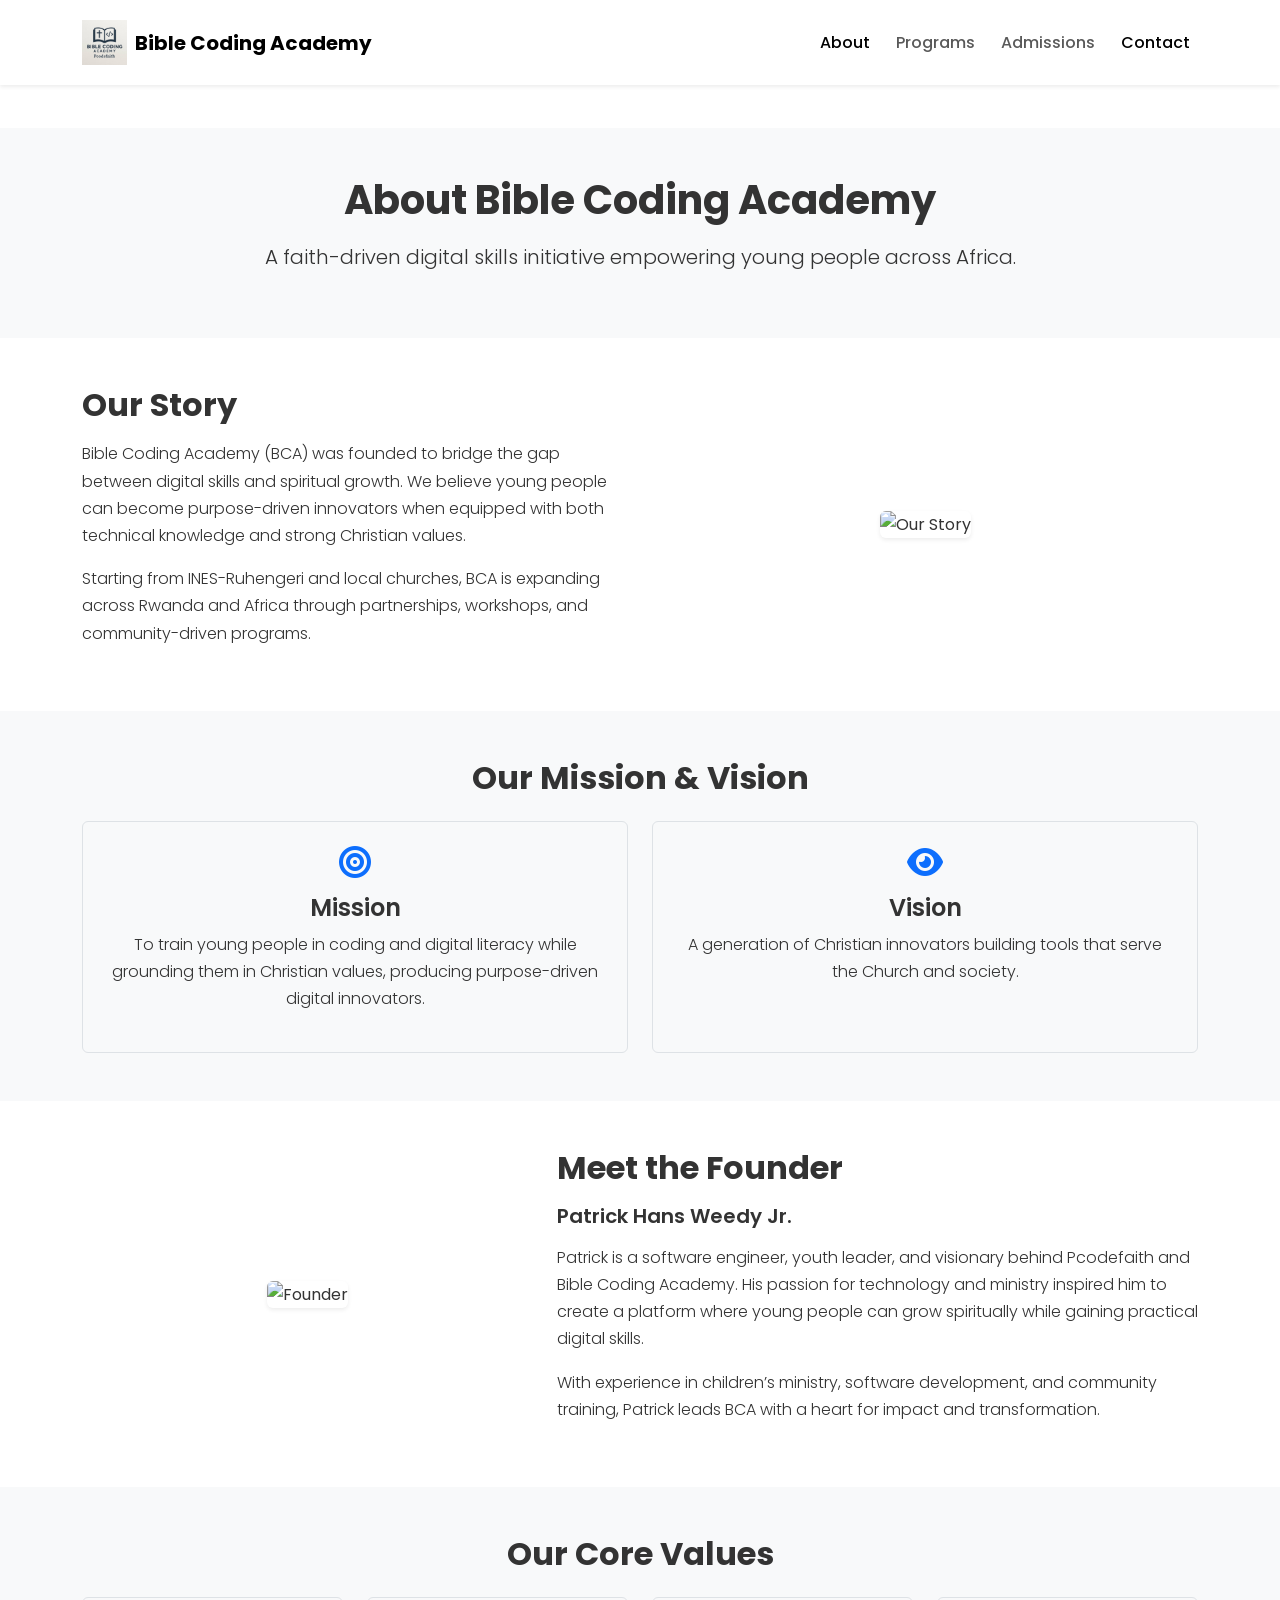
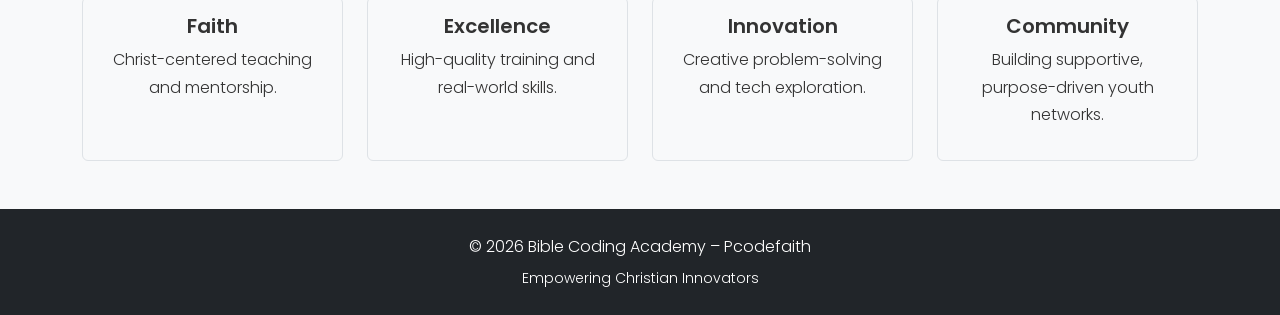
==== about.html @ 761bd2cb "Add files via upload" ====
<!DOCTYPE html>
<html lang="en">
<head>
    <meta charset="UTF-8">
    <meta name="viewport" content="width=device-width, initial-scale=1.0">
    <title>About Us | Bible Coding Academy</title>

    <!-- Bootstrap CSS -->
    <link href="https://cdn.jsdelivr.net/npm/bootstrap@5.3.0/dist/css/bootstrap.min.css" rel="stylesheet">

    <!-- Google Fonts -->
    <link href="https://fonts.googleapis.com/css2?family=Poppins:wght@300;400;600;700&display=swap" rel="stylesheet">

    <!-- Font Awesome Icons -->
    <link href="https://cdnjs.cloudflare.com/ajax/libs/font-awesome/6.4.0/css/all.min.css" rel="stylesheet">

    <!-- Custom CSS -->
    <link rel="stylesheet" href="styles/global.css">
</head>

<body>

    <!-- NAVBAR -->
    <nav class="navbar navbar-expand-lg bg-white shadow-sm fixed-top">
        <div class="container">

            <!-- LOGO -->
            <a class="navbar-brand d-flex align-items-center fw-bold" href="index.html">
                <img src="assets/biblecoding.JPG" alt="Bible Coding Academy Logo" class="me-2" height="40">
                Bible Coding Academy
            </a>

            <button class="navbar-toggler" type="button" data-bs-toggle="collapse" data-bs-target="#navbarNav" aria-label="Toggle navigation">
                <span class="navbar-toggler-icon"></span>
            </button>

            <div class="collapse navbar-collapse" id="navbarNav">
                <ul class="navbar-nav ms-auto">
                    <li class="nav-item"><a class="nav-link active" href="about.html">About</a></li>
                    <li class="nav-item"><a class="nav-link" href="programs.html">Programs</a></li>
                    <li class="nav-item"><a class="nav-link" href="admissions.html">Admissions</a></li>
                    <li class="nav-item"><a class="nav-link active" href="contact.html">Contact</a></li>
                    <!-- <li class="nav-item"><a class="nav-link" href="impact.html">Impact</a></li>
                    <li class="nav-item"><a class="nav-link" href="get-involved.html">Get Involved</a></li> -->
                    <!-- <li class="nav-item">
                        <a class="nav-link btn btn-primary text-white px-3 ms-2" href="contact.html">Contact</a>
                    </li> -->
                </ul>
            </div>

        </div>
    </nav>


    <!-- HERO / PAGE HEADER -->
    <header class="py-5 text-center bg-light mt-5">
        <div class="container">
            <h1 class="fw-bold">About Bible Coding Academy</h1>
            <p class="lead mt-3">
                A faith-driven digital skills initiative empowering young people across Africa.
            </p>
        </div>
    </header>


    <!-- OUR STORY -->
    <section class="py-5">
        <div class="container">
            <div class="row align-items-center g-4">

                <div class="col-md-6">
                    <h2 class="fw-bold mb-3">Our Story</h2>
                    <p>
                        Bible Coding Academy (BCA) was founded to bridge the gap between 
                        digital skills and spiritual growth. We believe young people can 
                        become purpose-driven innovators when equipped with both technical 
                        knowledge and strong Christian values.
                    </p>
                    <p>
                        Starting from INES-Ruhengeri and local churches, BCA is expanding 
                        across Rwanda and Africa through partnerships, workshops, and 
                        community-driven programs.
                    </p>
                </div>

                <div class="col-md-6 text-center">
                    <img src="assets/images/about-story.jpg" alt="Our Story" class="img-fluid rounded shadow-sm">
                </div>

            </div>
        </div>
    </section>


    <!-- MISSION & VISION -->
    <section class="py-5 bg-light">
        <div class="container text-center">
            <h2 class="fw-bold mb-4">Our Mission & Vision</h2>

            <div class="row g-4">
                <div class="col-md-6">
                    <div class="p-4 border rounded h-100">
                        <i class="fa-solid fa-bullseye fa-2x mb-3 text-primary"></i>
                        <h4 class="fw-semibold">Mission</h4>
                        <p>
                            To train young people in coding and digital literacy while grounding 
                            them in Christian values, producing purpose-driven digital innovators.
                        </p>
                    </div>
                </div>

                <div class="col-md-6">
                    <div class="p-4 border rounded h-100">
                        <i class="fa-solid fa-eye fa-2x mb-3 text-primary"></i>
                        <h4 class="fw-semibold">Vision</h4>
                        <p>
                            A generation of Christian innovators building tools that serve the 
                            Church and society.
                        </p>
                    </div>
                </div>
            </div>
        </div>
    </section>


    <!-- FOUNDER SECTION -->
    <section class="py-5">
        <div class="container">
            <div class="row align-items-center g-4">

                <div class="col-md-5 text-center">
                    <img src="assets/images/founder.jpg" alt="Founder" class="img-fluid rounded shadow-sm">
                </div>

                <div class="col-md-7">
                    <h2 class="fw-bold mb-3">Meet the Founder</h2>
                    <h5 class="fw-semibold">Patrick Hans Weedy Jr.</h5>
                    <p class="mt-3">
                        Patrick is a software engineer, youth leader, and visionary behind 
                        Pcodefaith and Bible Coding Academy. His passion for technology and 
                        ministry inspired him to create a platform where young people can grow 
                        spiritually while gaining practical digital skills.
                    </p>
                    <p>
                        With experience in children’s ministry, software development, and 
                        community training, Patrick leads BCA with a heart for impact and 
                        transformation.
                    </p>
                </div>

            </div>
        </div>
    </section>


    <!-- CORE VALUES -->
    <section class="py-5 bg-light">
        <div class="container text-center">
            <h2 class="fw-bold mb-4">Our Core Values</h2>

            <div class="row g-4">
                <div class="col-md-3">
                    <div class="p-3 border rounded h-100">
                        <h5 class="fw-semibold">Faith</h5>
                        <p>Christ-centered teaching and mentorship.</p>
                    </div>
                </div>

                <div class="col-md-3">
                    <div class="p-3 border rounded h-100">
                        <h5 class="fw-semibold">Excellence</h5>
                        <p>High-quality training and real-world skills.</p>
                    </div>
                </div>

                <div class="col-md-3">
                    <div class="p-3 border rounded h-100">
                        <h5 class="fw-semibold">Innovation</h5>
                        <p>Creative problem-solving and tech exploration.</p>
                    </div>
                </div>

                <div class="col-md-3">
                    <div class="p-3 border rounded h-100">
                        <h5 class="fw-semibold">Community</h5>
                        <p>Building supportive, purpose-driven youth networks.</p>
                    </div>
                </div>
            </div>
        </div>
    </section>


    <!-- FOOTER -->
    <footer class="py-4 bg-dark text-white text-center">
        <p class="mb-1">&copy; 2026 Bible Coding Academy – Pcodefaith</p>
        <small>Empowering Christian Innovators</small>
    </footer>


    <!-- Bootstrap JS -->
    <script src="https://cdn.jsdelivr.net/npm/bootstrap@5.3.0/dist/js/bootstrap.bundle.min.js"></script>

</body>
</html>
---- styles/global.css ----
/* ============================
   GLOBAL BASE STYLES
============================ */
body {
    font-family: 'Poppins', sans-serif;
    background-color: #ffffff;
    color: #333;
    line-height: 1.7;
    padding-top: 80px; /* space for fixed navbar */
}

h1, h2, h3, h4, h5 {
    font-weight: 700;
}

p {
    font-weight: 300;
    font-size: 1rem;
}

/* ============================
   NAVBAR
============================ */
.navbar {
    padding: 15px 0;
}

.navbar-brand img {
    height: 45px;
}

.nav-link {
    font-weight: 500;
    margin-left: 10px;
}

.nav-link:hover,
.nav-link.active {
    color: #0d6efd;
}

.navbar .btn-primary {
    border-radius: 30px;
}

/* ============================
   PAGE HEADER / HERO
============================ */
header {
    padding: 100px 20px;
}

header h1 {
    font-size: 2.5rem;
}

header p {
    font-size: 1.1rem;
    font-weight: 300;
}

/* ============================
   OUR STORY SECTION
============================ */
#our-story img {
    border-radius: 10px;
    transition: transform 0.3s ease;
}

#our-story img:hover {
    transform: scale(1.02);
}

#our-story h2 {
    font-size: 2rem;
    margin-bottom: 15px;
}

/* ============================
   MISSION & VISION
============================ */
.mission-box,
.vision-box {
    background: #ffffff;
    border-radius: 10px;
    transition: all 0.3s ease;
}

.mission-box:hover,
.vision-box:hover {
    background-color: #0d6efd;
    color: white;
    transform: translateY(-5px);
    border-color: #0d6efd;
}

.mission-box i,
.vision-box i {
    color: #0d6efd;
    transition: color 0.3s ease;
}

.mission-box:hover i,
.vision-box:hover i {
    color: white;
}

/* ============================
   FOUNDER SECTION
============================ */
#founder img {
    border-radius: 10px;
    transition: transform 0.3s ease;
}

#founder img:hover {
    transform: scale(1.02);
}

#founder h2 {
    font-size: 2rem;
}

#founder h5 {
    font-weight: 600;
    color: #0d6efd;
}

/* ============================
   CORE VALUES
============================ */
.value-box {
    background: #ffffff;
    border-radius: 10px;
    padding: 25px;
    transition: all 0.3s ease;
}

.value-box:hover {
    background-color: #0d6efd;
    color: white;
    transform: translateY(-5px);
}

.value-box h5 {
    font-weight: 600;
}

/* ============================
   FOOTER
============================ */
footer {
    background-color: #111;
}

footer p,
footer small {
    margin: 0;
    font-weight: 300;
}


/* ============================
   JOTFORM REGISTRATION SECTION
============================ */
.jotform-section {
    padding: 60px 20px;
}

.jotform-section h2 {
    font-size: 2rem;
    font-weight: 700;
    margin-bottom: 15px;
}

.jotform-section p {
    font-size: 1rem;
    font-weight: 300;
    margin-bottom: 30px;
    color: #555;
}

.jotform-section iframe {
    width: 100%;
    max-width: 100%;
    min-height: 600px;
    border: 2px solid #eaeaea;
    border-radius: 10px;
    box-shadow: 0 4px 12px rgba(0,0,0,0.1);
    transition: all 0.3s ease;
}

.jotform-section iframe:hover {
    border-color: #0d6efd;
    box-shadow: 0 6px 16px rgba(13,110,253,0.2);
}
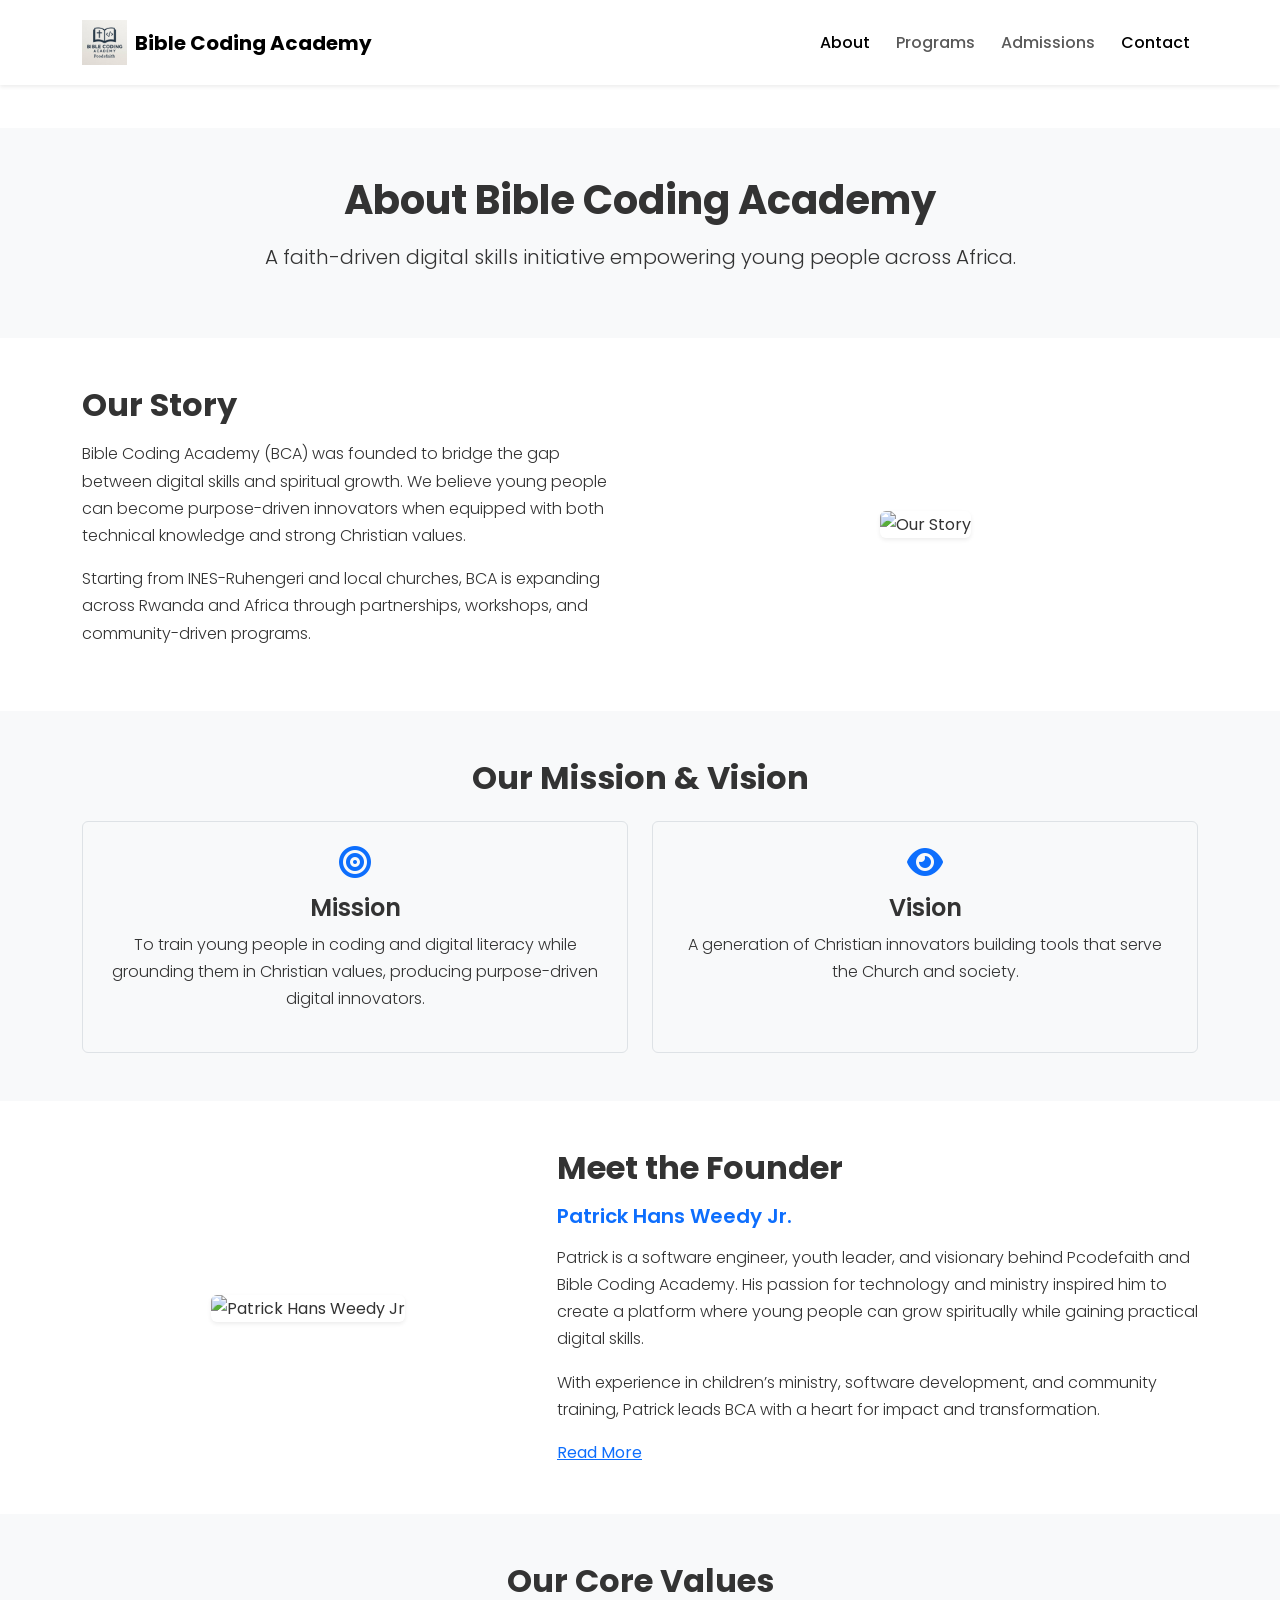
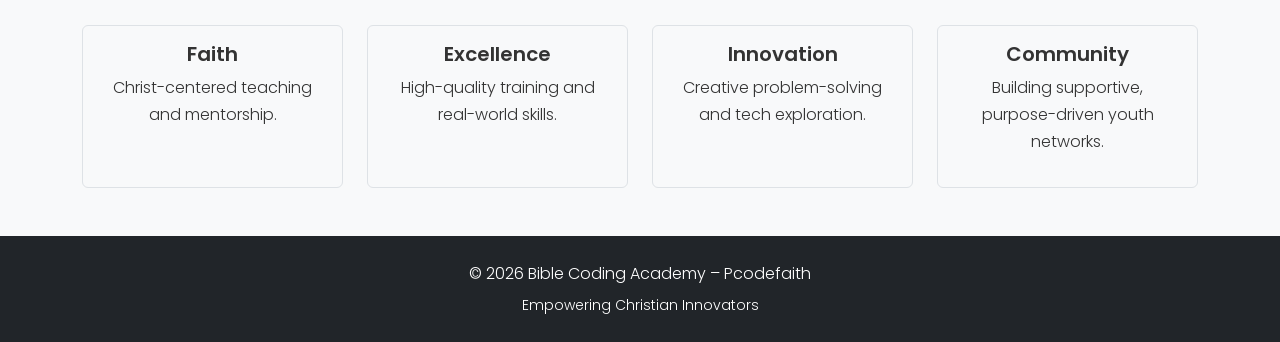
==== commit 252f8954: "Update about.html" ====
--- a/about.html
+++ b/about.html
@@ -125,12 +125,12 @@
 
 
     <!-- FOUNDER SECTION -->
-    <section class="py-5">
+    <section class="py-5" id="founder">
         <div class="container">
             <div class="row align-items-center g-4">
 
                 <div class="col-md-5 text-center">
-                    <img src="assets/images/founder.jpg" alt="Founder" class="img-fluid rounded shadow-sm">
+                    <img src="assets/images/founder.jpg" alt="Patrick Hans Weedy Jr" class="img-fluid rounded shadow-sm">
                 </div>
 
                 <div class="col-md-7">
@@ -147,6 +147,7 @@
                         community training, Patrick leads BCA with a heart for impact and 
                         transformation.
                     </p>
+                    <a href="/founder" stlye="color: blue; text-decoration: underline;">Read More</a>
                 </div>
 
             </div>
@@ -203,4 +204,5 @@
     <script src="https://cdn.jsdelivr.net/npm/bootstrap@5.3.0/dist/js/bootstrap.bundle.min.js"></script>
 
 </body>
-</html>+
+</html>
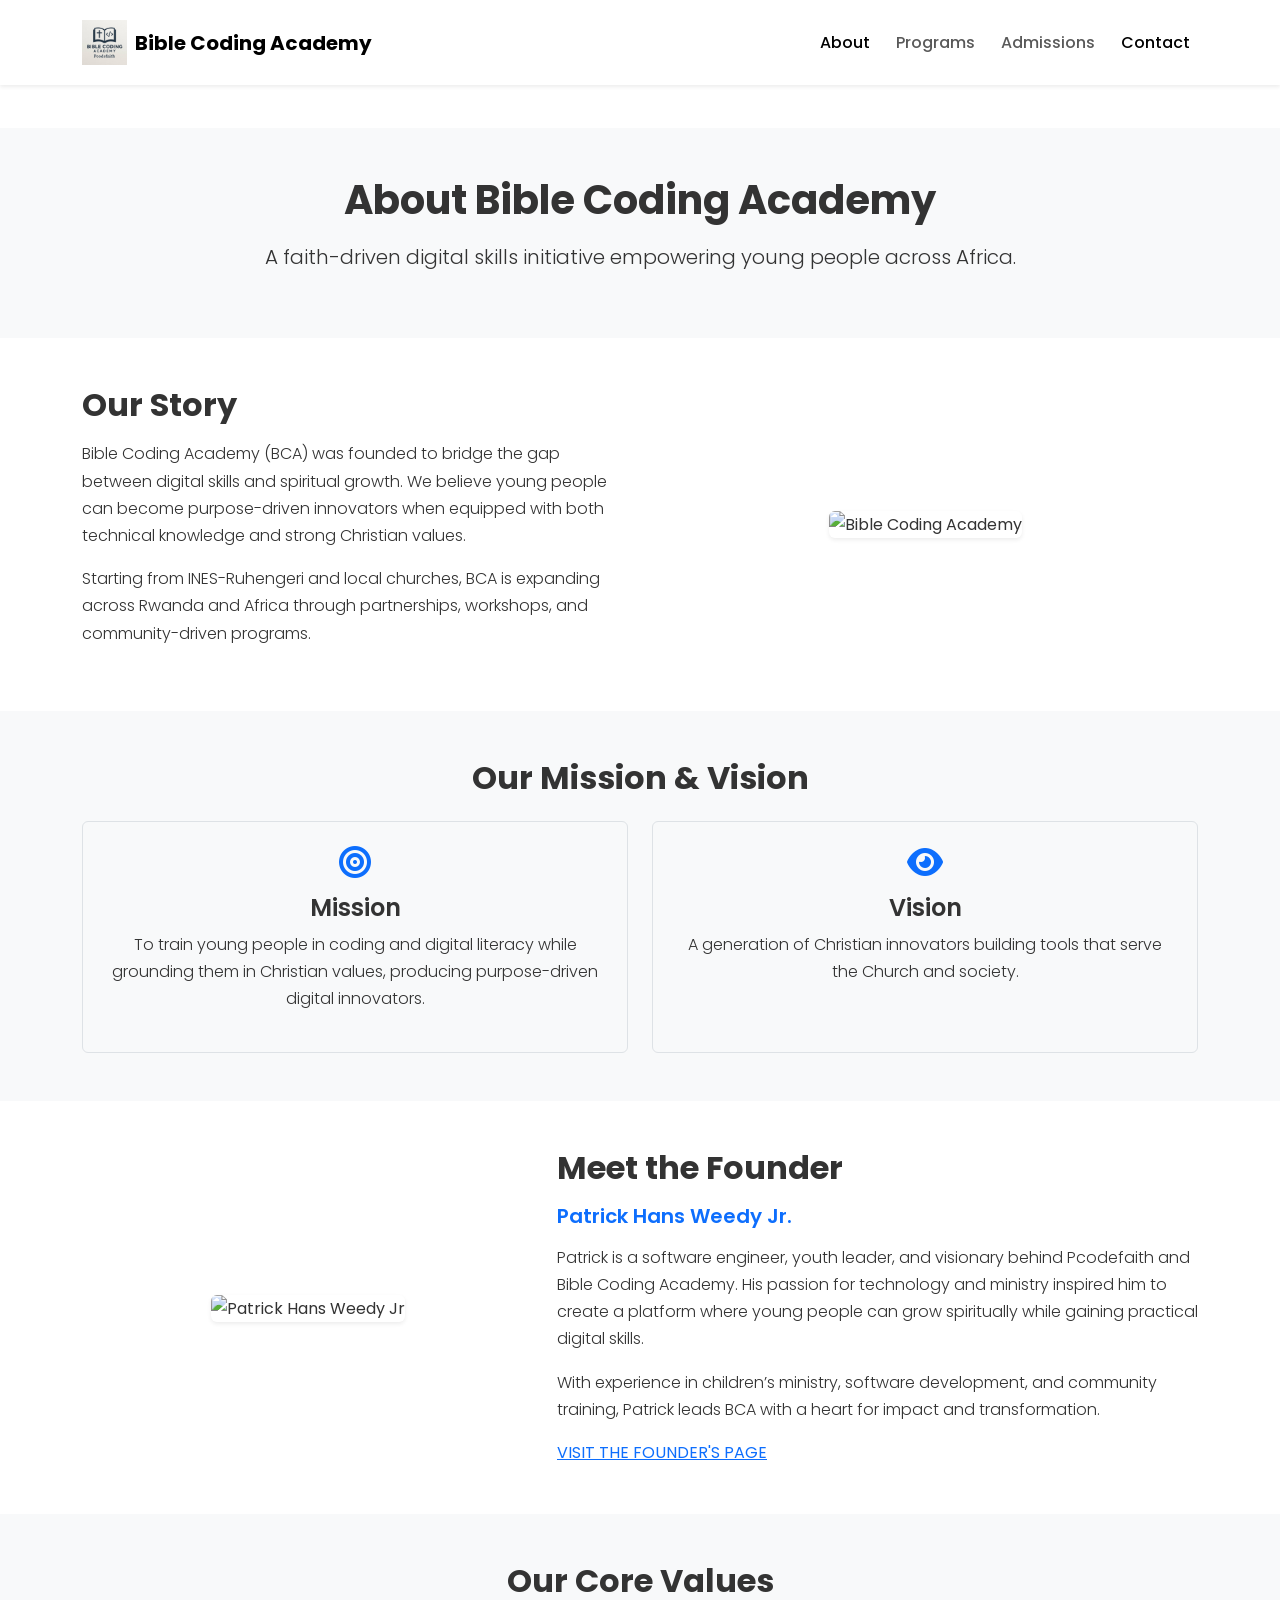
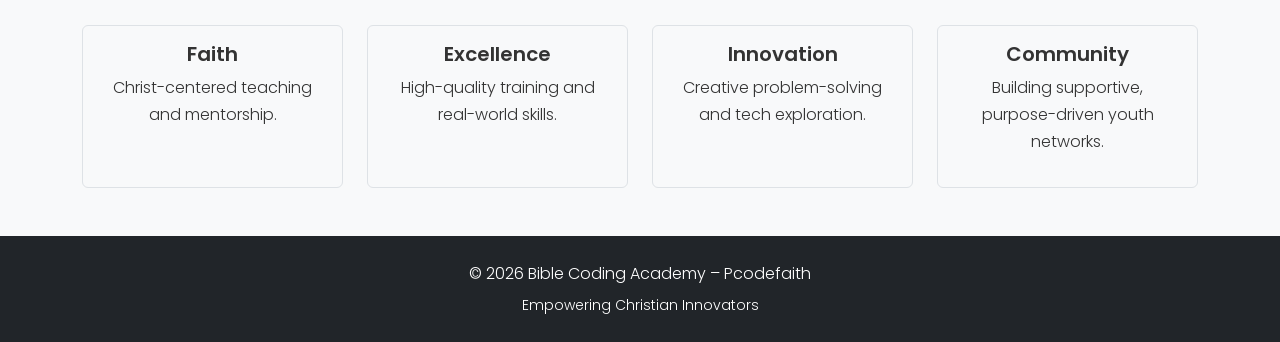
==== commit b7e10555: "Update about.html" ====
--- a/about.html
+++ b/about.html
@@ -84,7 +84,7 @@
                 </div>
 
                 <div class="col-md-6 text-center">
-                    <img src="assets/images/about-story.jpg" alt="Our Story" class="img-fluid rounded shadow-sm">
+                    <img src="assets/images/about-story.jpg" alt="Bible Coding Academy" class="img-fluid rounded shadow-sm">
                 </div>
 
             </div>
@@ -147,7 +147,7 @@
                         community training, Patrick leads BCA with a heart for impact and 
                         transformation.
                     </p>
-                    <a href="/founder" stlye="color: blue; text-decoration: underline;">Read More</a>
+                    <a href="/founder" stlye="color: blue; text-decoration: underline;">VISIT THE FOUNDER'S PAGE</a>
                 </div>
 
             </div>
@@ -206,3 +206,4 @@
 </body>
 
 </html>
+
--- a/styles/global.css
+++ b/styles/global.css
@@ -126,6 +126,48 @@
     color: #0d6efd;
 }
 
+/* .contact-icons i{
+	height: 45px;
+	width: 45px;
+	background: #000000;
+	color: #000000;
+	font-size: 22px;
+	display: inline-flex;
+	align-items: center;
+	justify-content: center;
+	border-radius: 8px;
+	margin-right: 15px;
+	transition: all .45s ease;
+}
+.contact-icons i:hover{
+	background: #ffffff;
+	color: #ffffff;
+} */
+.contact-icons {
+	display: flex;
+	gap: 20px;
+	font-size: 20px;
+}
+
+.contact-icons a {
+	color: #000000
+	text-decoration: none;
+	transition: 0.3s ease;
+}
+
+.contact-icons a:hover {
+	color: #0D6EFD; /*Change to a specific brand color*/
+	transform: scale(1.2);
+}
+
+.contact-icons a:nth-child(1):hover { color: #1877f2;} /*Facebook */
+.contact-icons a:nth-child(2):hover { color: #1DA1F2;} /* Twitter */
+.contact-icons a:nth-child(3):hover { color: #E4405F;} /* Instagram */
+.contact-icons a:nth-child(4):hover { color: #FF0000;} /* YouTube */
+.contact-icons a:nth-child(5):hover { color: #0A66C2;} /* LinkedIn */
+
+
+
 /* ============================
    CORE VALUES
 ============================ */
@@ -193,4 +235,9 @@
 .jotform-section iframe:hover {
     border-color: #0d6efd;
     box-shadow: 0 6px 16px rgba(13,110,253,0.2);
-}+
+}
+
+
+
+
